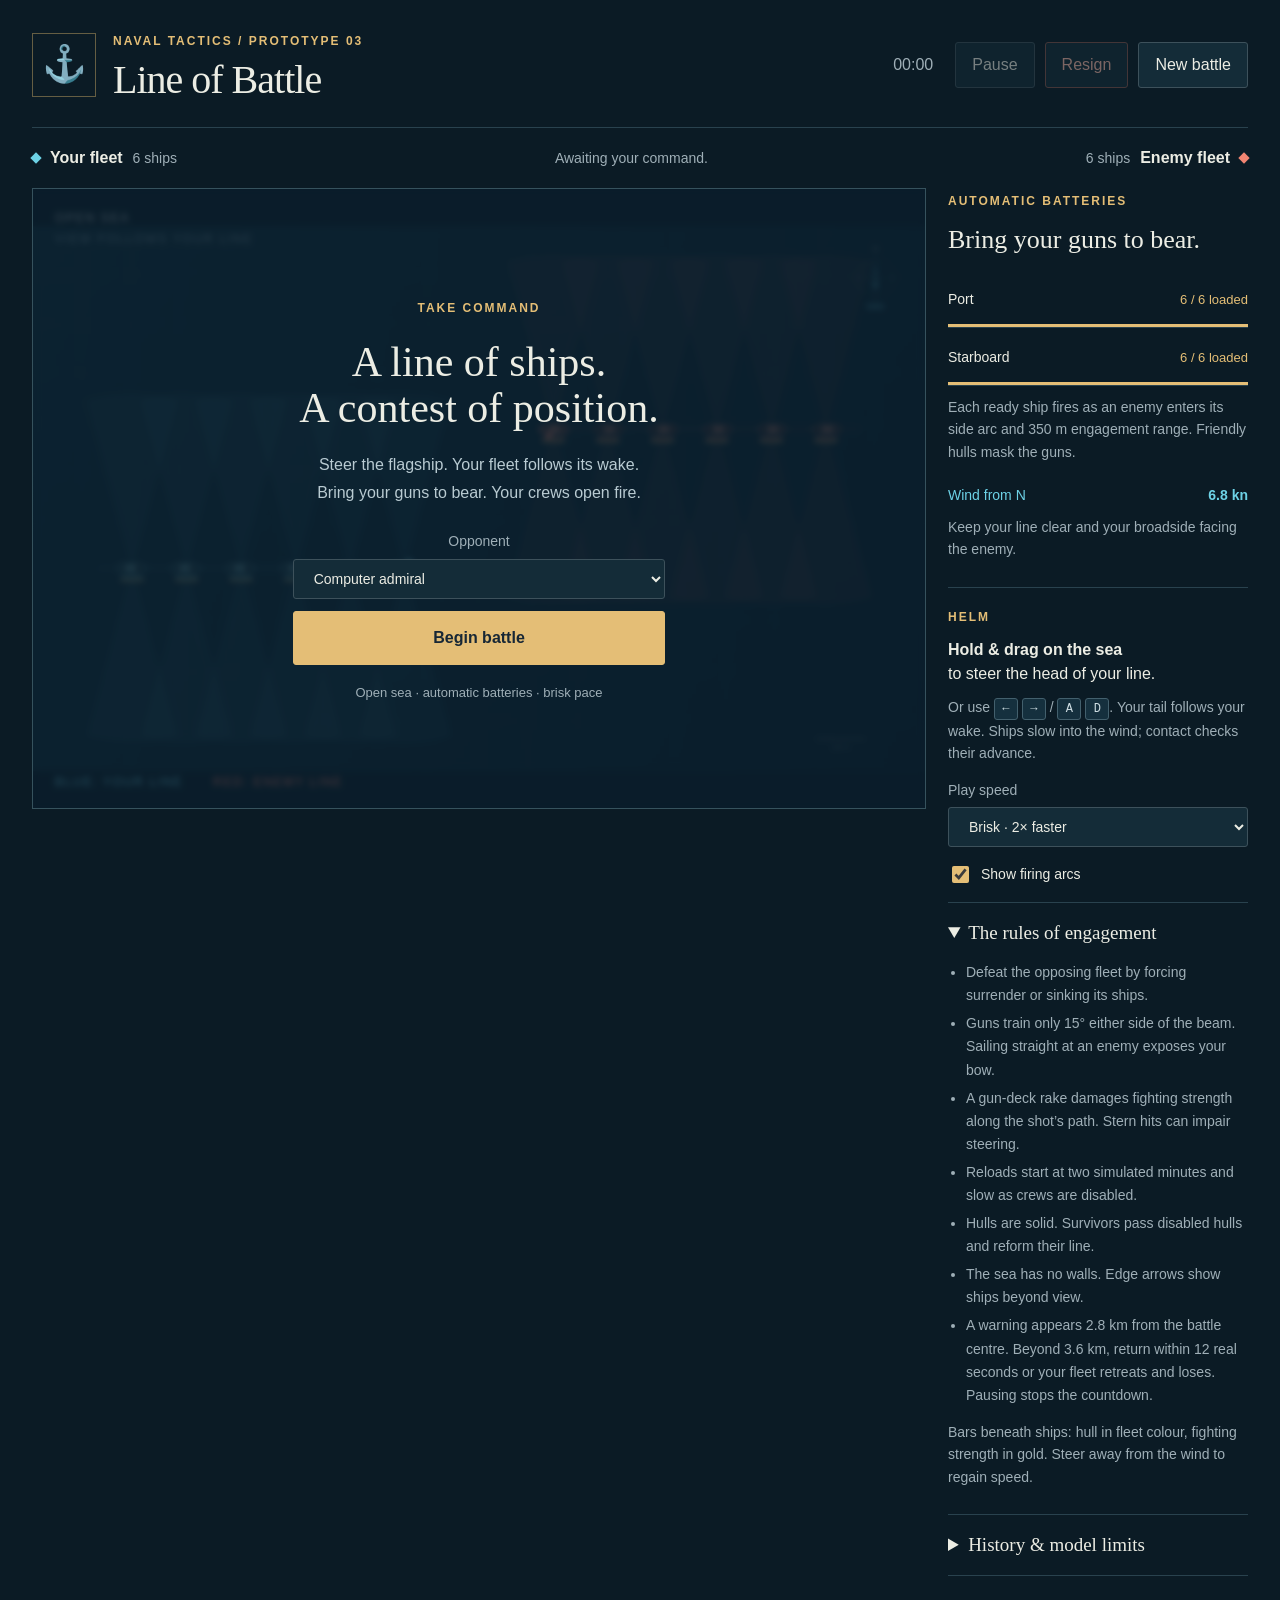
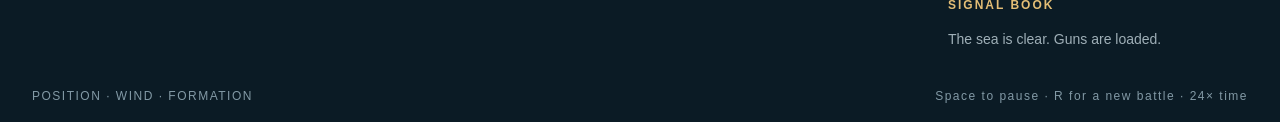
==== index.html @ 8db9eeca "Build playable naval tactics prototype with open sea and fleet recovery" ====
<!doctype html>
<html lang="en"><head><meta charset="utf-8"><meta name="viewport" content="width=device-width,initial-scale=1"><title>Line of Battle</title><meta name="description" content="Steer a sailing fleet. Batteries engage automatically. Learn broadside geometry, raking and formation constraints."><link rel="icon" type="image/svg+xml" href="data:image/svg+xml,%3Csvg xmlns='http://www.w3.org/2000/svg' viewBox='0 0 32 32'%3E%3Crect width='32' height='32' rx='7' fill='%230d2330'/%3E%3Cpath d='M8 24L16 5l8 19-8 4z' fill='%23e4be76'/%3E%3C/svg%3E"><link rel="stylesheet" href="style.css"></head>
<body><main>
<header><div class="brand"><span class="crest">⚓</span><div><span class="eyebrow">NAVAL TACTICS / PROTOTYPE 03</span><h1>Line of Battle</h1></div></div><div class="header-actions"><span id="clock">00:00</span><button id="pause" disabled>Pause</button><button id="resign" disabled>Resign</button><button id="resign-red" hidden disabled>Player 2 resign</button><button id="restart">New battle</button></div></header>
<section class="command"><div class="fleet-label"><span class="swatch blue"></span><strong>Your fleet</strong><span id="blue-count">6 ships</span></div><p id="status" aria-live="polite">Awaiting your command.</p><div class="fleet-label"><span id="red-count">6 ships</span><strong id="enemy-name">Enemy fleet</strong><span class="swatch red"></span></div></section>
<section class="battle-layout"><div class="sea-wrap"><canvas id="sea" tabindex="0" aria-label="Open naval battlefield. Steer with arrow keys or drag on the sea. The view follows your fleet. Arrows show ships beyond view. Batteries fire automatically."></canvas><div class="chart-label">OPEN SEA <span>VIEW FOLLOWS YOUR LINE</span></div><div id="retreat-warning" class="retreat-warning" role="status" aria-live="polite" hidden></div><div class="range-legend">BLUE: YOUR LINE <span>RED: ENEMY LINE</span></div><div id="overlay" class="overlay"><div class="start-panel"><span class="eyebrow">TAKE COMMAND</span><h2>A line of ships.<br>A contest of position.</h2><p>Steer the flagship. Your fleet follows its wake.<br>Bring your guns to bear. Your crews open fire.</p><label for="mode">Opponent</label><select id="mode"><option value="ai">Computer admiral</option><option value="duel">Second player · same keyboard</option></select><button id="start" class="primary">Begin battle</button><small>Open sea · automatic batteries · brisk pace</small></div></div></div>
<aside><div class="panel"><span class="eyebrow">AUTOMATIC BATTERIES</span><h2>Bring your guns to bear.</h2><div class="battery"><span>Port</span><strong id="port-status">6 / 6 loaded</strong><i id="port-fill"></i></div><div class="battery"><span>Starboard</span><strong id="starboard-status">6 / 6 loaded</strong><i id="starboard-fill"></i></div><p class="fine">Each ready ship fires as an enemy enters its side arc and 350 m engagement range. Friendly hulls mask the guns.</p><div class="sailing"><span id="wind-status">Wind from N</span><strong id="speed-status">6.8 kn</strong></div><p id="helm-note" class="fine">Keep your line clear and your broadside facing the enemy.</p></div>
<div class="panel"><span class="eyebrow">HELM</span><p><strong>Hold & drag on the sea</strong><br>to steer the head of your line.</p><p class="fine">Or use <kbd>←</kbd> <kbd>→</kbd> / <kbd>A</kbd> <kbd>D</kbd>. Your tail follows your wake. Ships slow into the wind; contact checks their advance.</p><label class="pace-label" for="pace">Play speed</label><select id="pace"><option value="12">Measured · original pace</option><option value="24" selected>Brisk · 2× faster</option><option value="36">Fast · 3× faster</option></select><label class="check"><input id="ranges" type="checkbox" checked> Show firing arcs</label><p class="fine" id="duel-help" hidden>Player 2: <kbd>J</kbd> <kbd>L</kbd> to steer. Both fleets fire automatically. The shared view centres on both lines.</p></div>
<details class="panel" open><summary>The rules of engagement</summary><ul><li>Defeat the opposing fleet by forcing surrender or sinking its ships.</li><li>Guns train only 15° either side of the beam. Sailing straight at an enemy exposes your bow.</li><li>A gun-deck rake damages fighting strength along the shot’s path. Stern hits can impair steering.</li><li>Reloads start at two simulated minutes and slow as crews are disabled.</li><li>Hulls are solid. Survivors pass disabled hulls and reform their line.</li><li>The sea has no walls. Edge arrows show ships beyond view.</li><li>A warning appears 2.8 km from the battle centre. Beyond 3.6 km, return within 12 real seconds or your fleet retreats and loses. Pausing stops the countdown.</li></ul><p class="fine">Bars beneath ships: hull in fleet colour, fighting strength in gold. Steer away from the wind to regain speed.</p></details>
<details class="panel"><summary>History &amp; model limits</summary><p class="fine">Late eighteenth / early nineteenth century sailing combat. Wind, crew losses, solid hulls and limited broadsides change your tactical choices. Pace speeds up sailing, turning and reloads together; it does not make the ships faster in simulated knots.</p><p class="fine">Damage coefficients, a 60° upwind dead zone, 110 m formation spacing, turn rate, firing arc and 350 m engagement limit are game assumptions. Real outcomes varied with ship design, sea state, gun weight, training and range. No universal raking multiplier is claimed.</p><p class="fine">Three shot markers represent gun groups. Exact sail handling, leeway, vertical ballistics, smoke obscuration, boarding and damage control are omitted. Struck ships stay fixed; sinking hulls clear immediately. Automatic line recovery and retreat limits are gameplay rules.</p><p class="fine"><a href="research.html" target="_blank" rel="noopener">Read the research and sources</a></p></details>
<div class="panel log-panel"><span class="eyebrow">SIGNAL BOOK</span><div id="log" role="log">The sea is clear. Guns are loaded.</div></div></aside></section>
<footer><span>POSITION · WIND · FORMATION</span><span id="pace-note">Space to pause · R for a new battle · 24× time</span></footer>
</main><script src="game.js"></script><script src="ui.js"></script></body></html>
---- style.css ----
:root{color-scheme:dark;--ink:#ecede4;--muted:#9fafb7;--line:#29424e;--navy:#0b1b25;--gold:#e4be76;--blue:#6dd2e6;--red:#f18572}*{box-sizing:border-box}body{margin:0;background:var(--navy);color:var(--ink);font:16px/1.5 -apple-system,BlinkMacSystemFont,"Segoe UI",sans-serif}main{max-width:1800px;margin:auto;padding:28px 32px 18px}header{display:flex;align-items:center;justify-content:space-between;gap:20px;padding-bottom:25px;border-bottom:1px solid var(--line)}.brand{display:flex;gap:17px;align-items:center}.crest{color:var(--gold);font-size:36px;border:1px solid #655e43;width:64px;height:64px;text-align:center;line-height:60px}.eyebrow{font-size:12px;letter-spacing:2px;color:var(--gold);font-weight:650}h1{font:40px/1.1 Georgia,serif;margin:6px 0 0;letter-spacing:-1px}h2{font:26px/1.15 Georgia,serif;margin:13px 0 22px}.header-actions{display:flex;align-items:center;gap:10px}#clock{font-variant-numeric:tabular-nums;color:var(--muted);margin-right:12px}button,select{font:inherit;cursor:pointer;border:1px solid #3d515b;background:#142c38;color:var(--ink);padding:10px 16px;border-radius:3px}button:hover:not(:disabled){border-color:var(--gold);background:#1e3945}button:focus-visible,select:focus-visible,canvas:focus-visible{outline:2px solid var(--gold);outline-offset:3px}button:disabled{cursor:default;opacity:.48}.command{display:flex;align-items:center;justify-content:space-between;gap:12px;padding:18px 0}.command p{margin:0;color:var(--muted);font-size:14px}.fleet-label{display:flex;align-items:center;gap:10px;white-space:nowrap}.fleet-label span:not(.swatch){font-size:14px;color:var(--muted)}.swatch{width:8px;height:8px;display:inline-block;transform:rotate(45deg)}.blue{background:var(--blue)}.red{background:var(--red)}.battle-layout{display:grid;grid-template-columns:minmax(0,1fr) 300px;gap:22px}.sea-wrap{position:relative;background:#102b39;border:1px solid #36525d;min-height:560px;align-self:start;overflow:hidden}canvas{display:block;width:100%;aspect-ratio:1.44;touch-action:none}.chart-label,.range-legend{position:absolute;pointer-events:none;font-size:12px;letter-spacing:1.7px;color:#b9c7ca}.chart-label{top:20px;left:22px}.chart-label span{display:block;color:#718d9a;margin-top:3px}.range-legend{bottom:17px;left:22px;color:var(--blue)}.range-legend span{margin-left:25px;color:var(--red)}aside{display:flex;flex-direction:column;gap:16px}.panel{border-bottom:1px solid var(--line);padding-bottom:16px}.panel p{margin:10px 0}.fine{font-size:14px;color:var(--muted);line-height:1.6}kbd{font:12px/1.5 ui-monospace,monospace;display:inline-block;border:1px solid #43606d;background:#15303e;min-width:24px;text-align:center;padding:1px 4px;border-radius:3px;color:#d0dfe4}.fire{width:100%;text-align:left;position:relative;overflow:hidden;display:flex;justify-content:space-between;align-items:center;gap:5px;padding:14px 11px;margin:8px 0;border-color:#4d6266;font-size:14px}.fire>span{z-index:1}.fire i{position:absolute;left:0;bottom:0;height:3px;background:var(--gold);width:100%;transition:width .1s}.gun-status{font-size:12px;color:var(--gold);white-space:nowrap}.check{display:flex;gap:9px;align-items:center;font-size:14px;margin-top:16px}.check input{accent-color:var(--gold);width:17px;height:17px}summary{font-family:Georgia,serif;font-size:19px;cursor:pointer}ul{padding-left:18px;font-size:14px;color:var(--muted);line-height:1.65}li{margin:5px 0}.log-panel{border:none}#log{font-size:14px;color:var(--muted);margin-top:12px;line-height:1.6}#log div{padding:6px 0;border-bottom:1px solid #1e3541}footer{display:flex;justify-content:space-between;gap:15px;font-size:12px;letter-spacing:1.5px;color:#8299a5;margin-top:20px}.overlay{position:absolute;inset:0;background:#0a1c29b5;backdrop-filter:blur(3px);display:flex;align-items:center;justify-content:center;padding:30px}.overlay[hidden]{display:none}.start-panel{max-width:400px;text-align:center}.start-panel h2{font-size:42px;line-height:1.1;margin:20px 0}.start-panel p{color:#b9cbd2;line-height:1.7}.start-panel label{display:block;font-size:14px;color:var(--muted);margin:25px 0 7px}.start-panel select{width:100%;font-size:14px}.primary{background:var(--gold);color:#172735;border-color:var(--gold);font-weight:650;width:100%;padding:14px;margin-top:12px}.primary:hover:not(:disabled){background:#f2d398;color:#172735}.start-panel small{display:block;font-size:13px;color:var(--muted);margin-top:18px}@media(min-width:1500px){.sea-wrap{min-height:0}}@media(max-width:1050px){main{padding:20px}.battle-layout{grid-template-columns:minmax(0,1fr) 260px;gap:16px}.sea-wrap{min-height:0}.command p{max-width:180px;text-align:center}.start-panel h2{font-size:32px}.overlay{padding:20px}.start-panel p{font-size:14px}}@media(max-width:760px){main{padding:14px}header{align-items:flex-start;padding-bottom:16px}.crest{display:none}h1{font-size:29px}.eyebrow{font-size:11px;letter-spacing:1px}.header-actions{gap:6px;flex-wrap:wrap;justify-content:flex-end;max-width:170px}.header-actions button{padding:8px;font-size:13px}#clock{font-size:13px;margin:0}.command{flex-wrap:wrap;padding:12px 0}.command p{order:3;max-width:100%;width:100%;text-align:left;font-size:13px}.fleet-label{gap:7px;font-size:14px}.fleet-label span:not(.swatch){font-size:12px}.battle-layout{display:flex;flex-direction:column;gap:16px}.sea-wrap{width:100%;min-height:410px}canvas{height:410px;aspect-ratio:auto}aside{display:grid;grid-template-columns:1fr 1fr;gap:16px}.panel h2{font-size:22px;margin:10px 0}.fire{padding:12px 8px}.chart-label{top:12px;left:14px}.range-legend{left:14px;font-size:10px;letter-spacing:1px}.range-legend span{margin-left:15px}footer{font-size:10px;letter-spacing:.5px}.start-panel h2{font-size:32px;margin:12px 0}.start-panel label{margin-top:16px}.start-panel small{margin-top:10px}}@media(max-width:430px){aside{grid-template-columns:1fr}.sea-wrap,canvas{min-height:430px;height:430px}.start-panel h2{font-size:30px}}@media(prefers-reduced-motion:reduce){.fire i{transition:none}}
@media(max-width:1100px){.battle-layout{display:flex;flex-direction:column}.sea-wrap{width:100%;min-height:0}aside{display:grid;grid-template-columns:1fr 1fr;gap:18px}.command p{max-width:100%;font-size:13px}.start-panel h2{font-size:36px}.overlay{padding:20px}.start-panel p{font-size:15px}.start-panel label{margin-top:16px}}
@media(max-width:430px){aside{grid-template-columns:1fr}}

.battery{display:flex;justify-content:space-between;align-items:center;position:relative;padding:12px 0 17px;border-bottom:1px solid var(--line);font-size:14px;margin:7px 0}.battery strong{font-size:13px;color:var(--gold);font-weight:500}.battery i{position:absolute;height:3px;background:var(--gold);bottom:0;left:0;width:100%}.sailing{display:flex;justify-content:space-between;padding:12px 0 0;font-size:14px;color:var(--blue)}a{color:var(--gold)}#resign,#resign-red{border-color:#80534c;color:#f5b7a7}.header-actions [hidden]{display:none}.research{max-width:900px;margin:0 auto}.research h2{margin-top:35px}.research p,.research li{font-size:16px;color:#bdcbd1}.research table{width:100%;border-collapse:collapse;font-size:14px}.research td,.research th{border:1px solid var(--line);padding:12px;text-align:left;vertical-align:top}.research td:first-child{width:28%}@media(max-width:760px){.header-actions{max-width:210px}.header-actions button{font-size:12px}.brand h1{font-size:26px}.battery{padding-bottom:13px}.start-panel h2{font-size:30px}.research table{display:block;overflow:auto}}
.pace-label{display:block;font-size:14px;color:var(--muted);margin:15px 0 6px}#pace{width:100%;font-size:14px}.retreat-warning{position:absolute;top:70px;left:50%;transform:translateX(-50%);width:max-content;max-width:90%;padding:10px 15px;border:1px solid #e4be76;background:#33291def;color:#ffdc9a;font-size:14px;text-align:center;pointer-events:none}.retreat-warning.danger{border-color:#f18572;background:#3b2221ef;color:#ffc7ba}.retreat-warning[hidden]{display:none}@media(max-width:760px){.retreat-warning{top:58px;font-size:12px;padding:7px 10px;width:90%}}
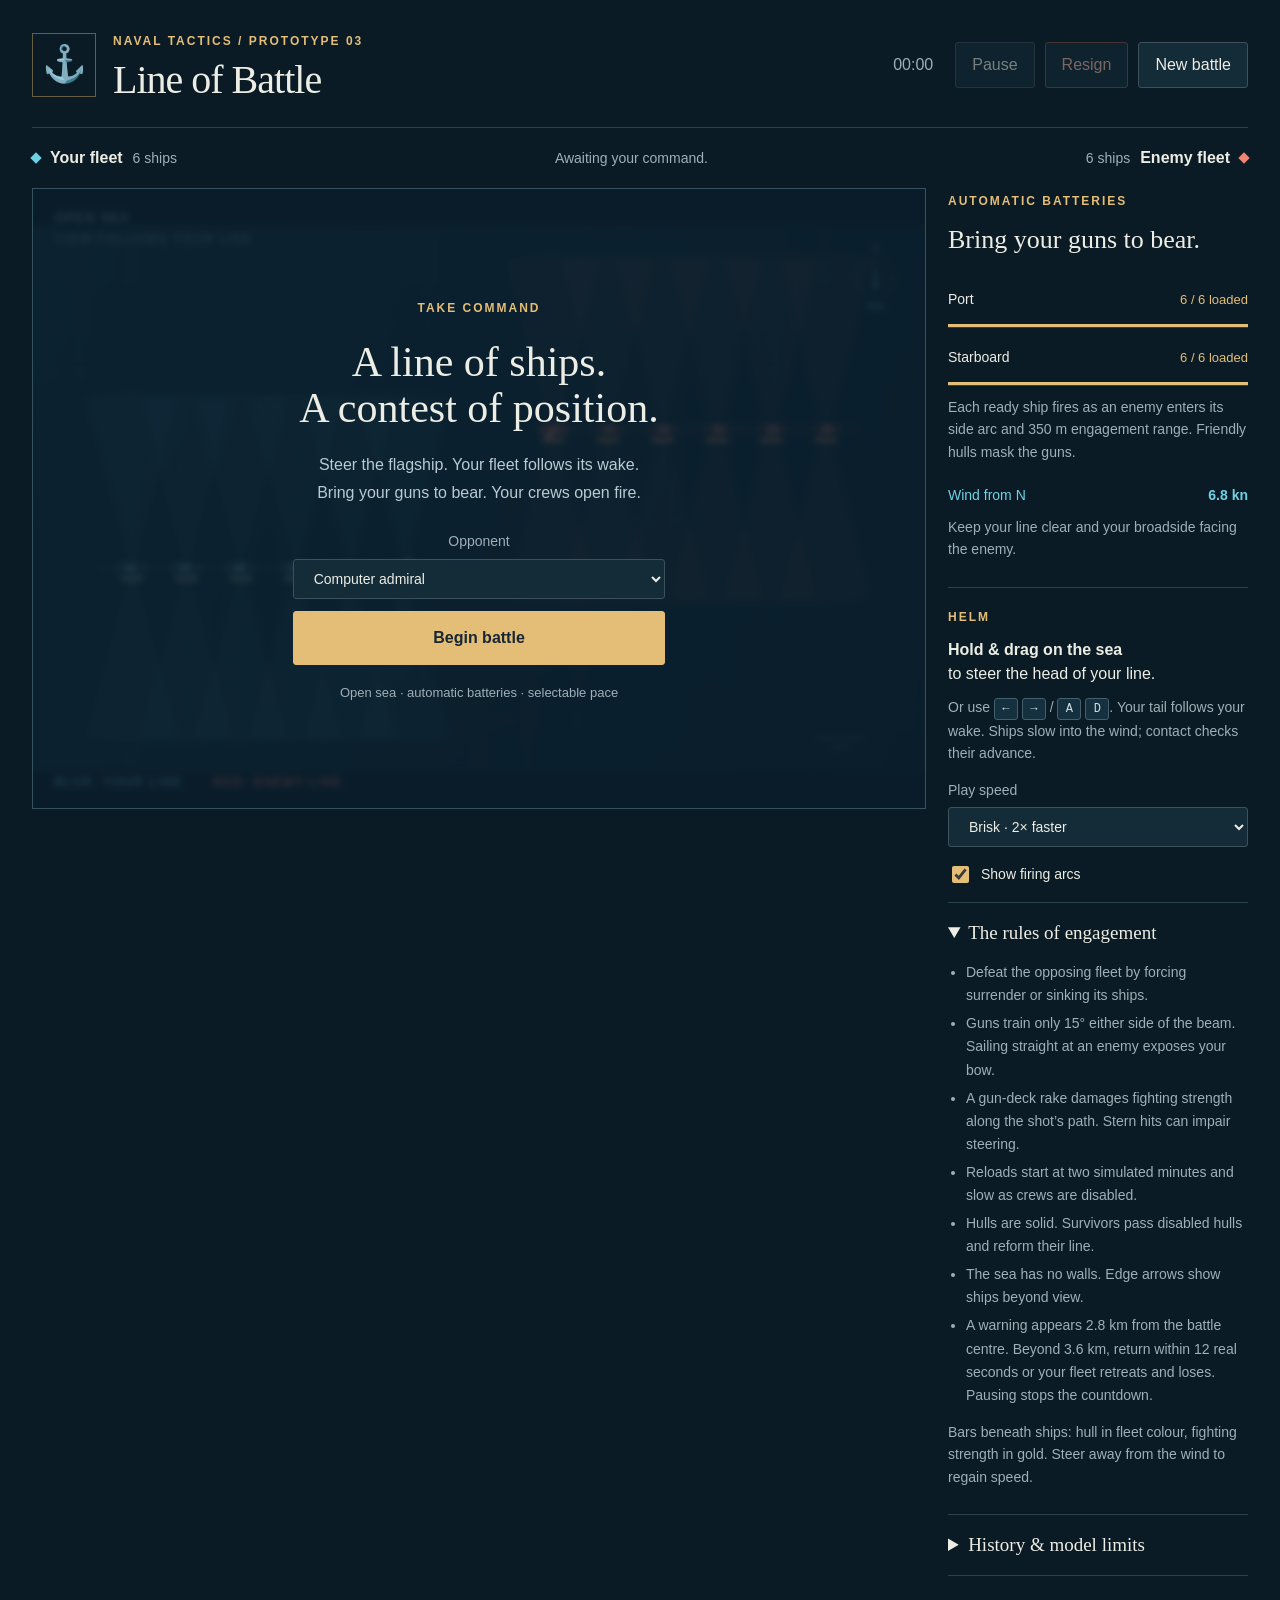
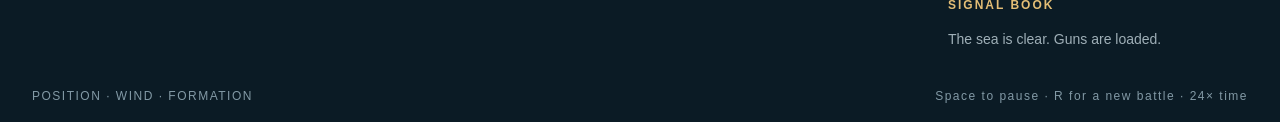
==== commit 7bee6b5f: "Retry fleet recovery when a blocked sea lane becomes clear" ====
--- a/index.html
+++ b/index.html
@@ -3,7 +3,7 @@
 <body><main>
 <header><div class="brand"><span class="crest">⚓</span><div><span class="eyebrow">NAVAL TACTICS / PROTOTYPE 03</span><h1>Line of Battle</h1></div></div><div class="header-actions"><span id="clock">00:00</span><button id="pause" disabled>Pause</button><button id="resign" disabled>Resign</button><button id="resign-red" hidden disabled>Player 2 resign</button><button id="restart">New battle</button></div></header>
 <section class="command"><div class="fleet-label"><span class="swatch blue"></span><strong>Your fleet</strong><span id="blue-count">6 ships</span></div><p id="status" aria-live="polite">Awaiting your command.</p><div class="fleet-label"><span id="red-count">6 ships</span><strong id="enemy-name">Enemy fleet</strong><span class="swatch red"></span></div></section>
-<section class="battle-layout"><div class="sea-wrap"><canvas id="sea" tabindex="0" aria-label="Open naval battlefield. Steer with arrow keys or drag on the sea. The view follows your fleet. Arrows show ships beyond view. Batteries fire automatically."></canvas><div class="chart-label">OPEN SEA <span>VIEW FOLLOWS YOUR LINE</span></div><div id="retreat-warning" class="retreat-warning" role="status" aria-live="polite" hidden></div><div class="range-legend">BLUE: YOUR LINE <span>RED: ENEMY LINE</span></div><div id="overlay" class="overlay"><div class="start-panel"><span class="eyebrow">TAKE COMMAND</span><h2>A line of ships.<br>A contest of position.</h2><p>Steer the flagship. Your fleet follows its wake.<br>Bring your guns to bear. Your crews open fire.</p><label for="mode">Opponent</label><select id="mode"><option value="ai">Computer admiral</option><option value="duel">Second player · same keyboard</option></select><button id="start" class="primary">Begin battle</button><small>Open sea · automatic batteries · brisk pace</small></div></div></div>
+<section class="battle-layout"><div class="sea-wrap"><canvas id="sea" tabindex="0" aria-label="Open naval battlefield. Steer with arrow keys or drag on the sea. The view follows your fleet. Arrows show ships beyond view. Batteries fire automatically."></canvas><div class="chart-label">OPEN SEA <span>VIEW FOLLOWS YOUR LINE</span></div><div id="retreat-warning" class="retreat-warning" role="status" aria-live="polite" hidden></div><div class="range-legend">BLUE: YOUR LINE <span>RED: ENEMY LINE</span></div><div id="overlay" class="overlay"><div class="start-panel"><span class="eyebrow">TAKE COMMAND</span><h2>A line of ships.<br>A contest of position.</h2><p>Steer the flagship. Your fleet follows its wake.<br>Bring your guns to bear. Your crews open fire.</p><label for="mode">Opponent</label><select id="mode"><option value="ai">Computer admiral</option><option value="duel">Second player · same keyboard</option></select><button id="start" class="primary">Begin battle</button><small>Open sea · automatic batteries · selectable pace</small></div></div></div>
 <aside><div class="panel"><span class="eyebrow">AUTOMATIC BATTERIES</span><h2>Bring your guns to bear.</h2><div class="battery"><span>Port</span><strong id="port-status">6 / 6 loaded</strong><i id="port-fill"></i></div><div class="battery"><span>Starboard</span><strong id="starboard-status">6 / 6 loaded</strong><i id="starboard-fill"></i></div><p class="fine">Each ready ship fires as an enemy enters its side arc and 350 m engagement range. Friendly hulls mask the guns.</p><div class="sailing"><span id="wind-status">Wind from N</span><strong id="speed-status">6.8 kn</strong></div><p id="helm-note" class="fine">Keep your line clear and your broadside facing the enemy.</p></div>
 <div class="panel"><span class="eyebrow">HELM</span><p><strong>Hold & drag on the sea</strong><br>to steer the head of your line.</p><p class="fine">Or use <kbd>←</kbd> <kbd>→</kbd> / <kbd>A</kbd> <kbd>D</kbd>. Your tail follows your wake. Ships slow into the wind; contact checks their advance.</p><label class="pace-label" for="pace">Play speed</label><select id="pace"><option value="12">Measured · original pace</option><option value="24" selected>Brisk · 2× faster</option><option value="36">Fast · 3× faster</option></select><label class="check"><input id="ranges" type="checkbox" checked> Show firing arcs</label><p class="fine" id="duel-help" hidden>Player 2: <kbd>J</kbd> <kbd>L</kbd> to steer. Both fleets fire automatically. The shared view centres on both lines.</p></div>
 <details class="panel" open><summary>The rules of engagement</summary><ul><li>Defeat the opposing fleet by forcing surrender or sinking its ships.</li><li>Guns train only 15° either side of the beam. Sailing straight at an enemy exposes your bow.</li><li>A gun-deck rake damages fighting strength along the shot’s path. Stern hits can impair steering.</li><li>Reloads start at two simulated minutes and slow as crews are disabled.</li><li>Hulls are solid. Survivors pass disabled hulls and reform their line.</li><li>The sea has no walls. Edge arrows show ships beyond view.</li><li>A warning appears 2.8 km from the battle centre. Beyond 3.6 km, return within 12 real seconds or your fleet retreats and loses. Pausing stops the countdown.</li></ul><p class="fine">Bars beneath ships: hull in fleet colour, fighting strength in gold. Steer away from the wind to regain speed.</p></details>
